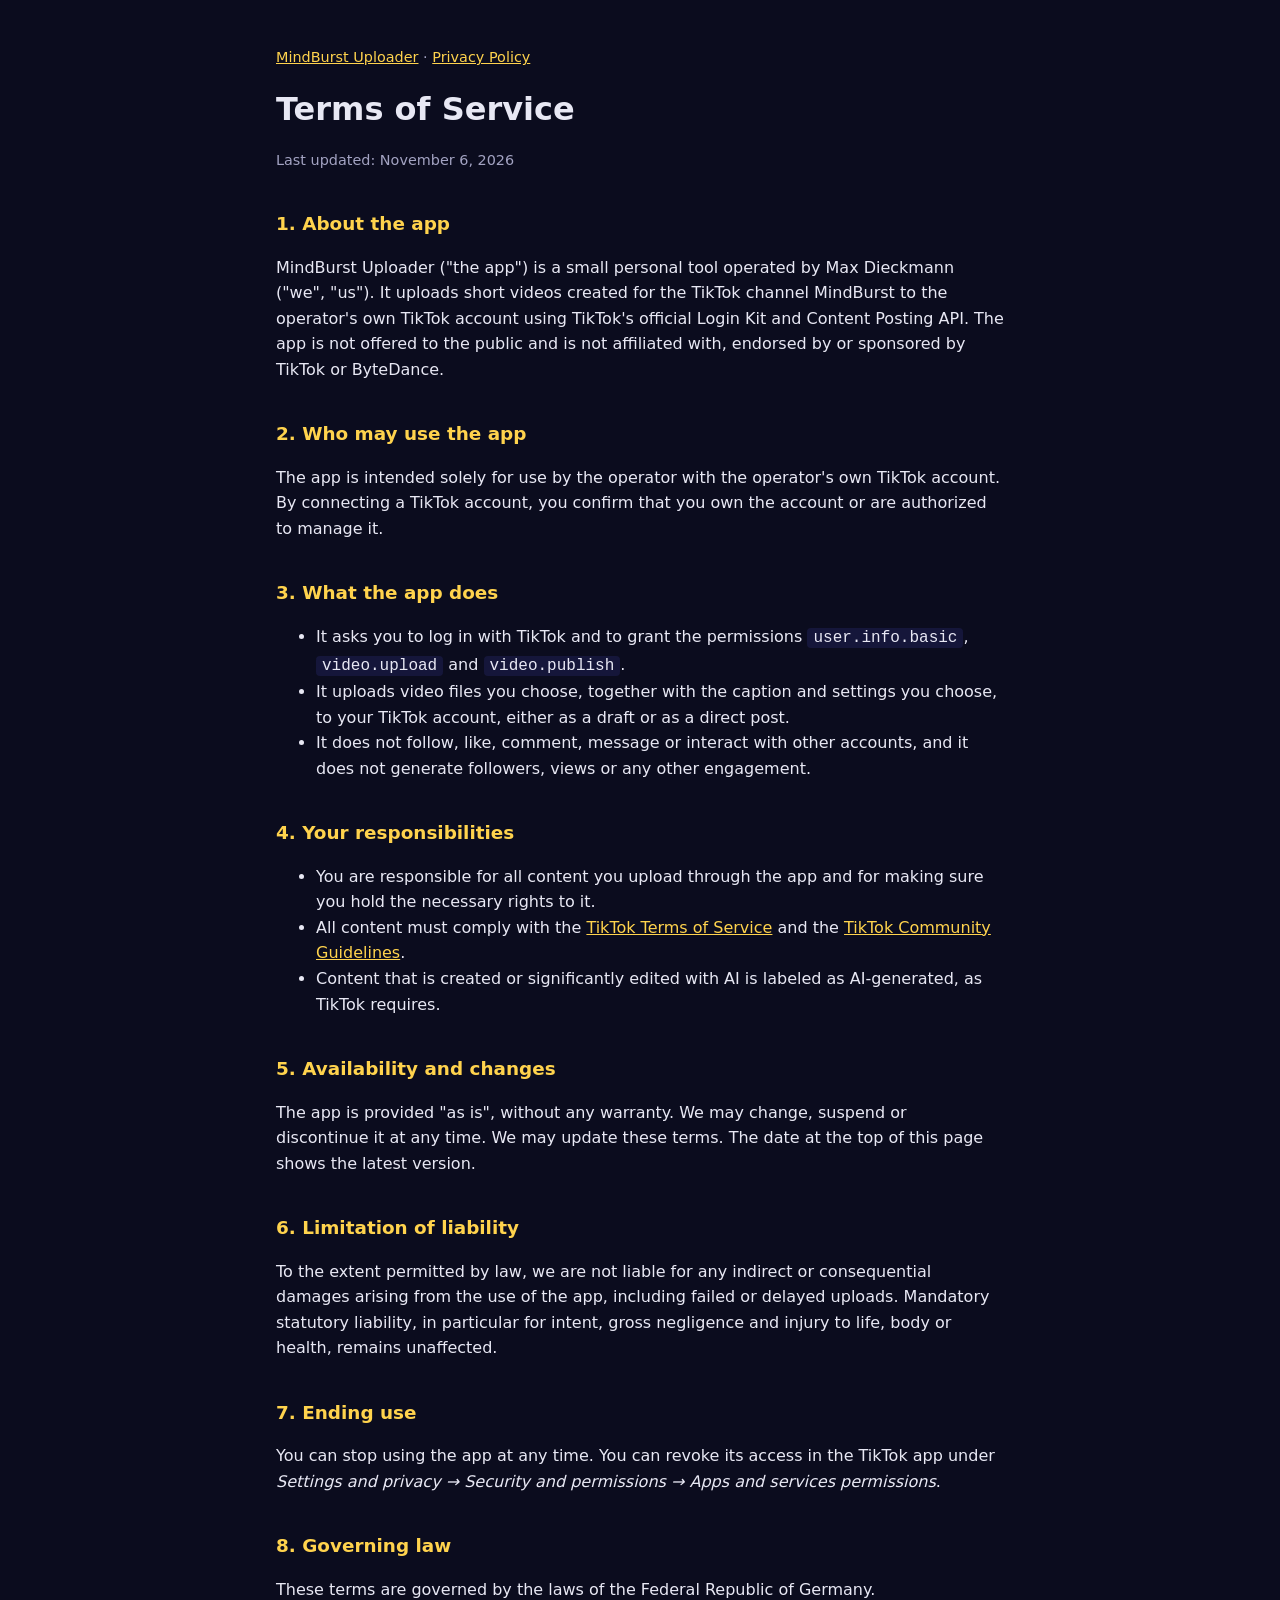
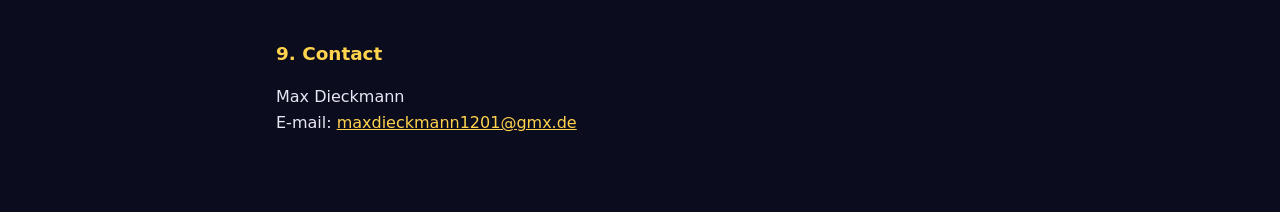
==== terms.html @ dea6c138 "Add files via upload" ====
<!doctype html>
<html lang="en">
<head>
<meta charset="utf-8">
<meta name="viewport" content="width=device-width, initial-scale=1">
<title>Terms of Service – MindBurst Uploader</title>
<link rel="stylesheet" href="style.css">
</head>
<body>
<main>
<p class="nav"><a href="index.html">MindBurst Uploader</a> · <a href="privacy.html">Privacy Policy</a></p>
<h1>Terms of Service</h1>
<p class="meta">Last updated: November 6, 2026</p>

<h2>1. About the app</h2>
<p>MindBurst Uploader ("the app") is a small personal tool operated by Max Dieckmann ("we", "us"). It uploads short videos created for the TikTok channel MindBurst to the operator's own TikTok account using TikTok's official Login Kit and Content Posting API. The app is not offered to the public and is not affiliated with, endorsed by or sponsored by TikTok or ByteDance.</p>

<h2>2. Who may use the app</h2>
<p>The app is intended solely for use by the operator with the operator's own TikTok account. By connecting a TikTok account, you confirm that you own the account or are authorized to manage it.</p>

<h2>3. What the app does</h2>
<ul>
<li>It asks you to log in with TikTok and to grant the permissions <code>user.info.basic</code>, <code>video.upload</code> and <code>video.publish</code>.</li>
<li>It uploads video files you choose, together with the caption and settings you choose, to your TikTok account, either as a draft or as a direct post.</li>
<li>It does not follow, like, comment, message or interact with other accounts, and it does not generate followers, views or any other engagement.</li>
</ul>

<h2>4. Your responsibilities</h2>
<ul>
<li>You are responsible for all content you upload through the app and for making sure you hold the necessary rights to it.</li>
<li>All content must comply with the <a href="https://www.tiktok.com/legal/terms-of-service">TikTok Terms of Service</a> and the <a href="https://www.tiktok.com/community-guidelines">TikTok Community Guidelines</a>.</li>
<li>Content that is created or significantly edited with AI is labeled as AI-generated, as TikTok requires.</li>
</ul>

<h2>5. Availability and changes</h2>
<p>The app is provided "as is", without any warranty. We may change, suspend or discontinue it at any time. We may update these terms. The date at the top of this page shows the latest version.</p>

<h2>6. Limitation of liability</h2>
<p>To the extent permitted by law, we are not liable for any indirect or consequential damages arising from the use of the app, including failed or delayed uploads. Mandatory statutory liability, in particular for intent, gross negligence and injury to life, body or health, remains unaffected.</p>

<h2>7. Ending use</h2>
<p>You can stop using the app at any time. You can revoke its access in the TikTok app under <em>Settings and privacy → Security and permissions → Apps and services permissions</em>.</p>

<h2>8. Governing law</h2>
<p>These terms are governed by the laws of the Federal Republic of Germany.</p>

<h2>9. Contact</h2>
<p>Max Dieckmann<br>E-mail: <a href="mailto:maxdieckmann1201@gmx.de">maxdieckmann1201@gmx.de</a></p>
</main>
</body>
</html>
---- style.css ----
:root { --bg: #0b0c1e; --card: #15163a; --text: #e8e8f4; --muted: #a3a3c2; --accent: #ffd34d; }
* { box-sizing: border-box; }
body { margin: 0; background: var(--bg); color: var(--text); font: 16px/1.6 system-ui, -apple-system, "Segoe UI", sans-serif; }
main { max-width: 760px; margin: 0 auto; padding: 32px 16px 64px; }
h1 { font-size: 2rem; margin: 0.4em 0 0.2em; }
h2 { font-size: 1.15rem; margin-top: 2em; color: var(--accent); }
a { color: var(--accent); }
code { background: var(--card); padding: 1px 6px; border-radius: 4px; }
.meta, .nav { color: var(--muted); font-size: 0.9rem; }
.hero { text-align: center; padding-top: 48px; }
.hero img { width: 128px; height: 128px; border-radius: 28px; }
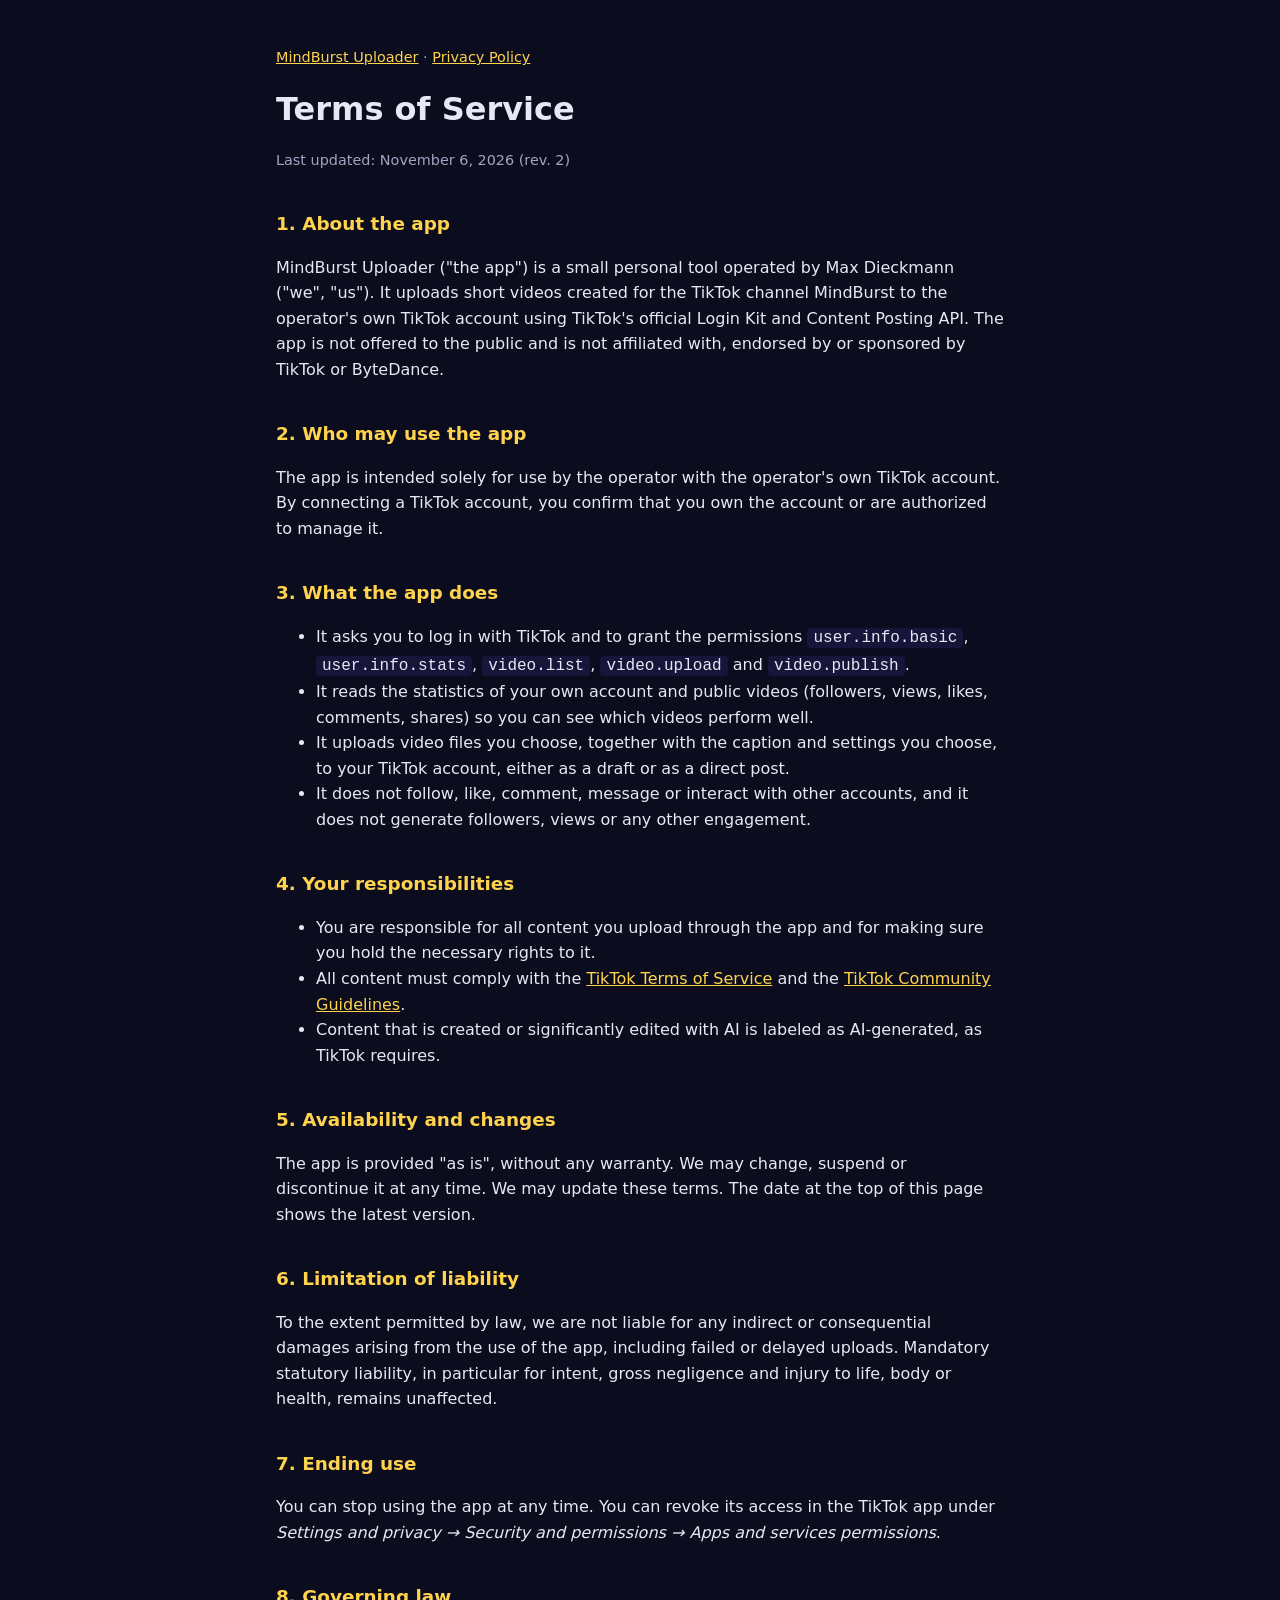
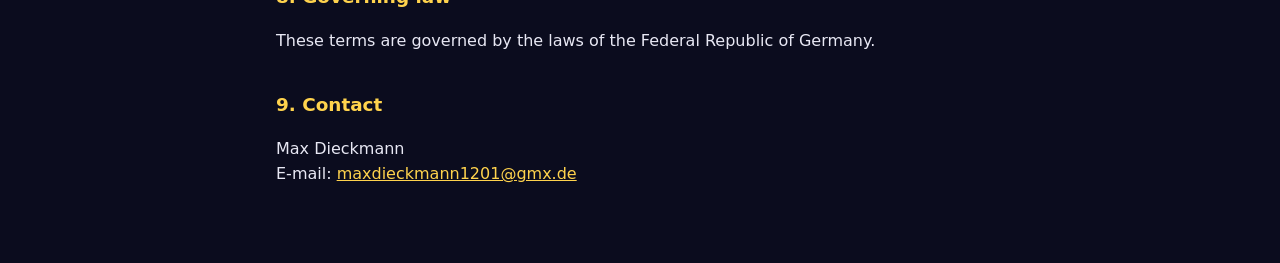
==== commit 87b78478: "Add files via upload" ====
--- a/terms.html
+++ b/terms.html
@@ -10,7 +10,7 @@
 <main>
 <p class="nav"><a href="index.html">MindBurst Uploader</a> · <a href="privacy.html">Privacy Policy</a></p>
 <h1>Terms of Service</h1>
-<p class="meta">Last updated: November 6, 2026</p>
+<p class="meta">Last updated: November 6, 2026 (rev. 2)</p>
 
 <h2>1. About the app</h2>
 <p>MindBurst Uploader ("the app") is a small personal tool operated by Max Dieckmann ("we", "us"). It uploads short videos created for the TikTok channel MindBurst to the operator's own TikTok account using TikTok's official Login Kit and Content Posting API. The app is not offered to the public and is not affiliated with, endorsed by or sponsored by TikTok or ByteDance.</p>
@@ -20,7 +20,8 @@
 
 <h2>3. What the app does</h2>
 <ul>
-<li>It asks you to log in with TikTok and to grant the permissions <code>user.info.basic</code>, <code>video.upload</code> and <code>video.publish</code>.</li>
+<li>It asks you to log in with TikTok and to grant the permissions <code>user.info.basic</code>, <code>user.info.stats</code>, <code>video.list</code>, <code>video.upload</code> and <code>video.publish</code>.</li>
+<li>It reads the statistics of your own account and public videos (followers, views, likes, comments, shares) so you can see which videos perform well.</li>
 <li>It uploads video files you choose, together with the caption and settings you choose, to your TikTok account, either as a draft or as a direct post.</li>
 <li>It does not follow, like, comment, message or interact with other accounts, and it does not generate followers, views or any other engagement.</li>
 </ul>
